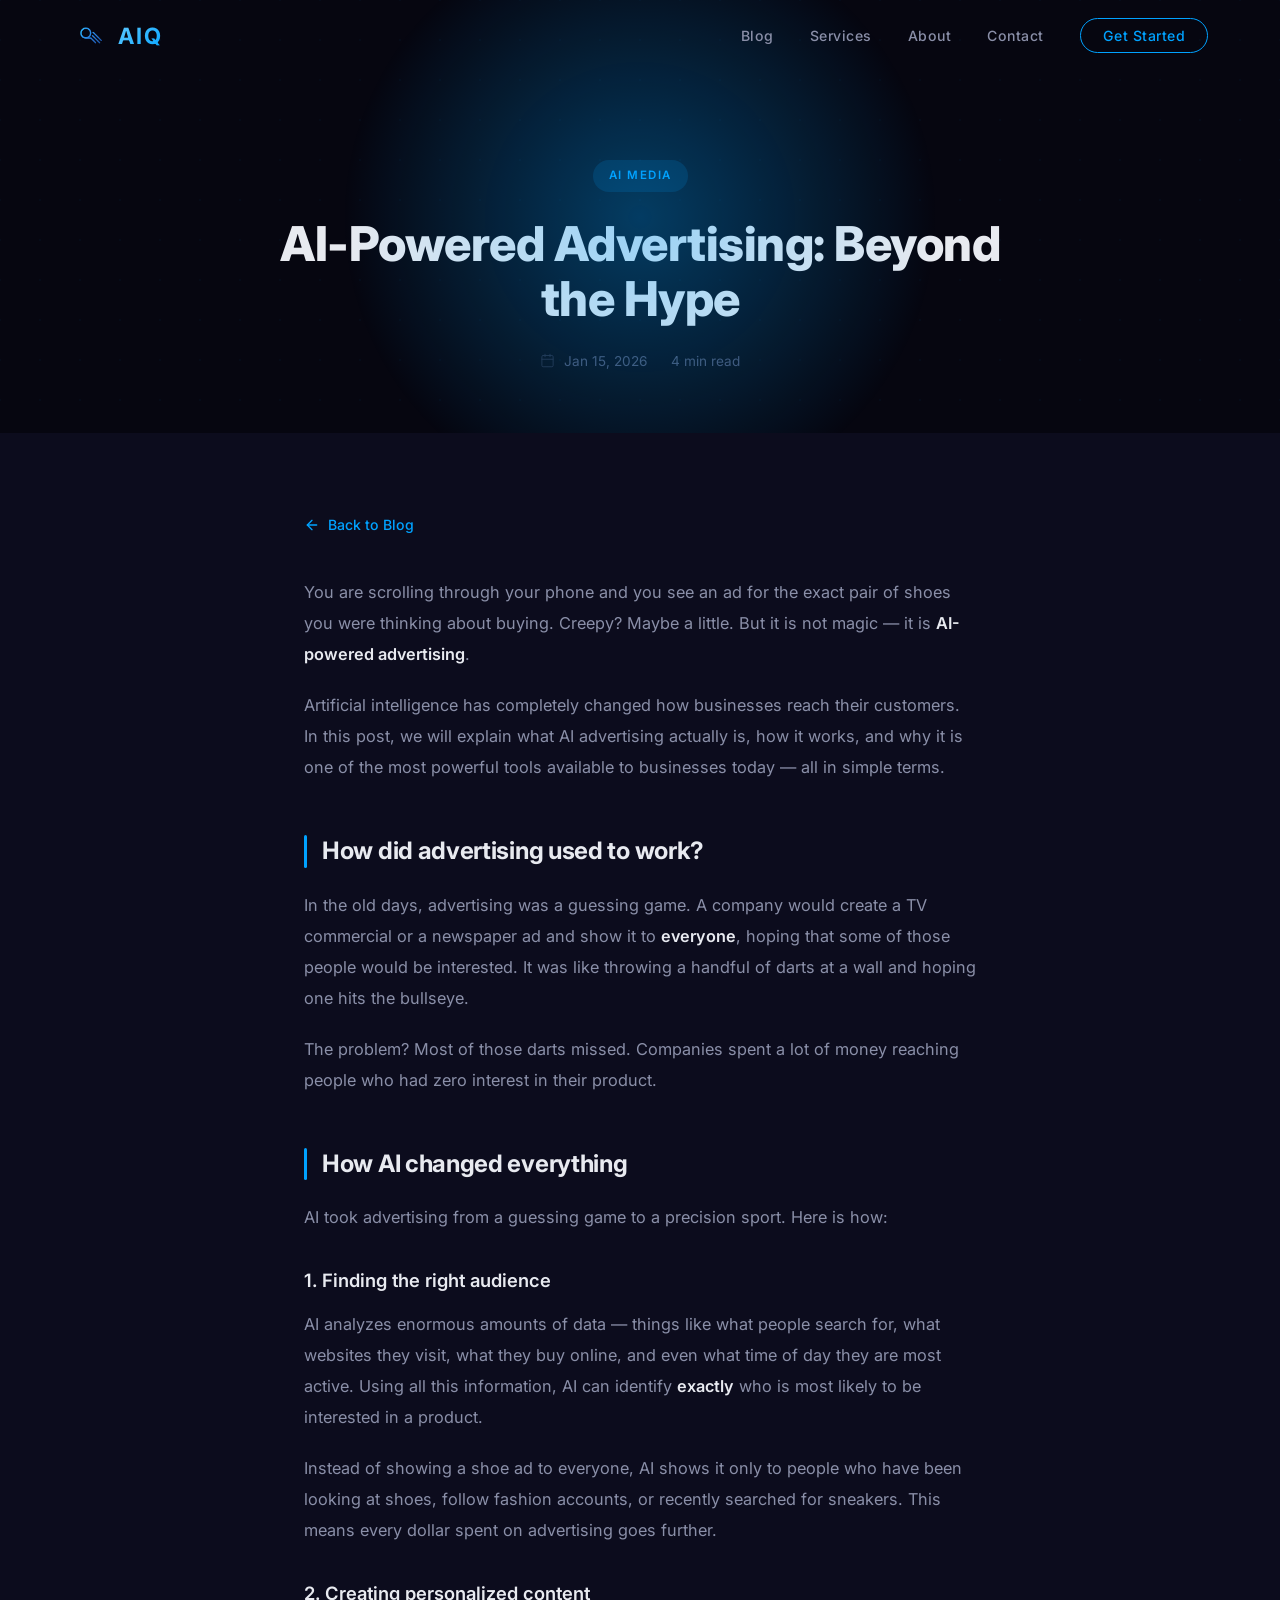
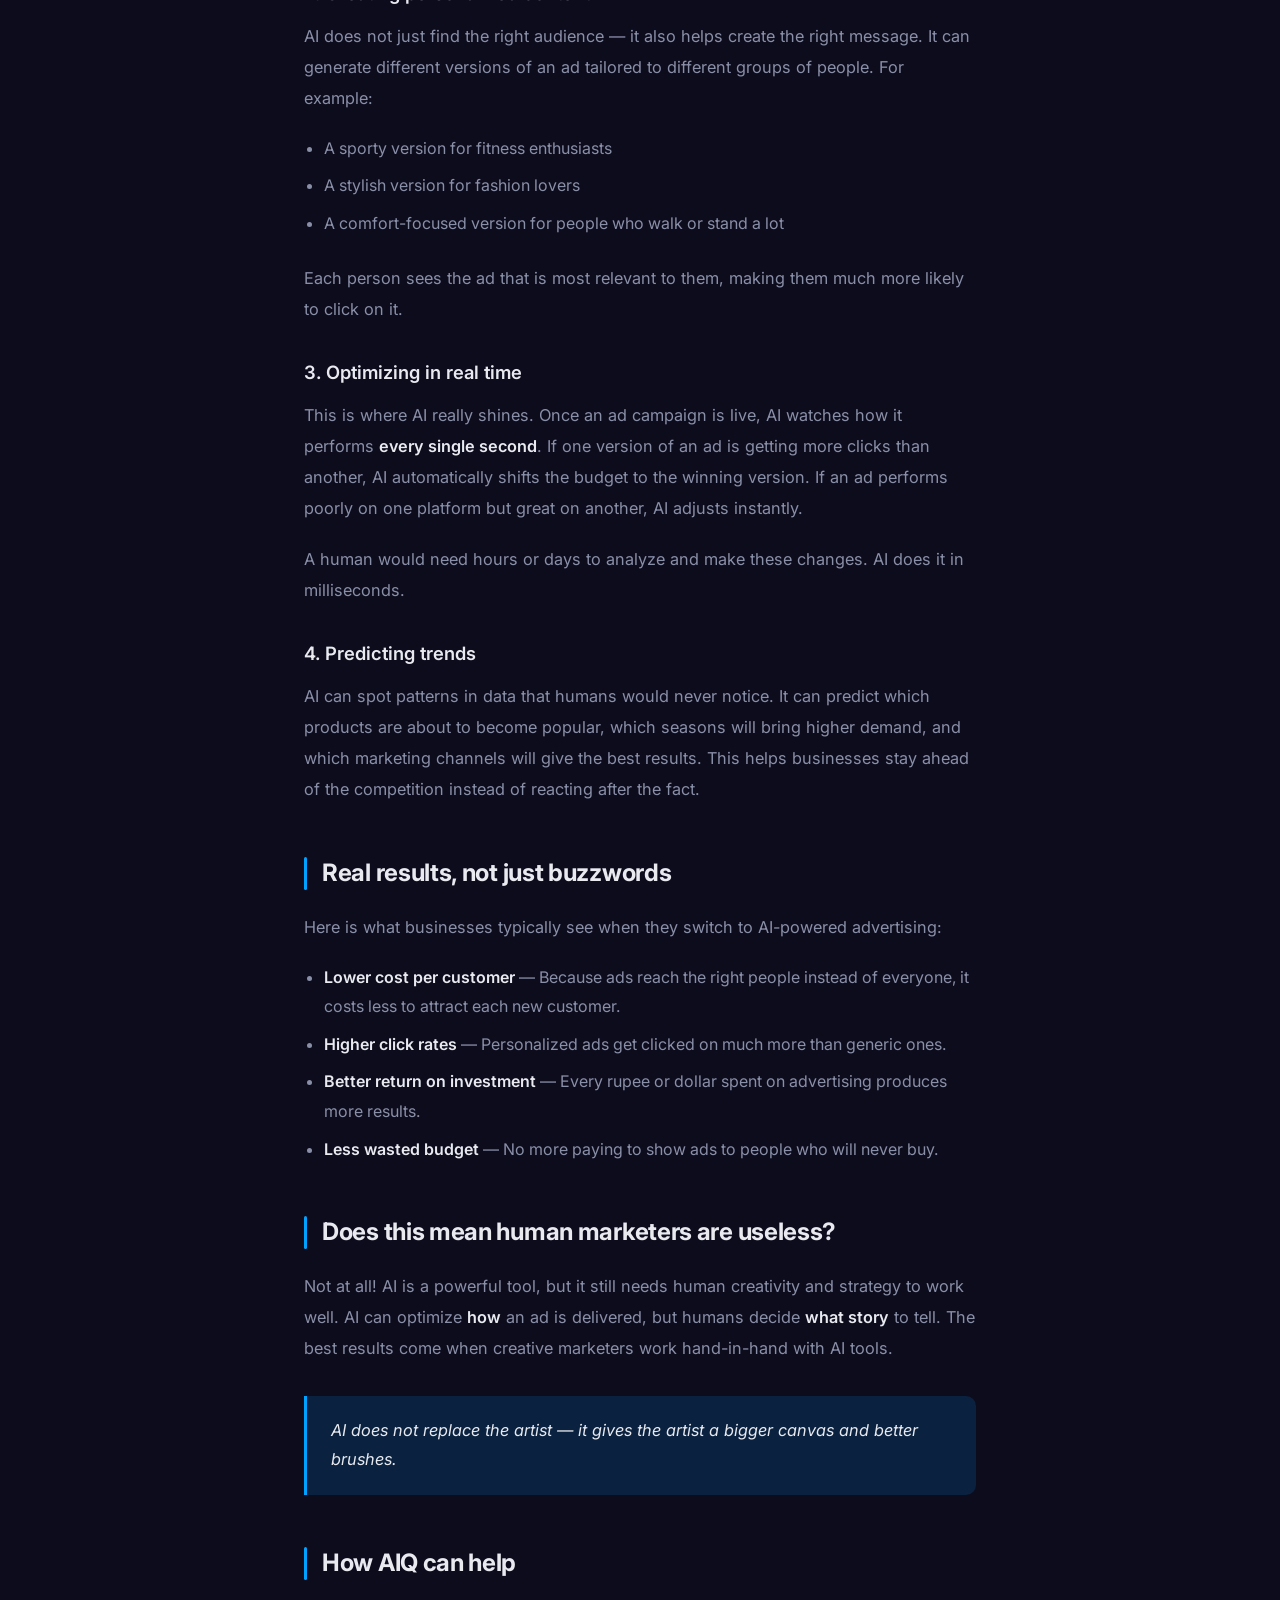
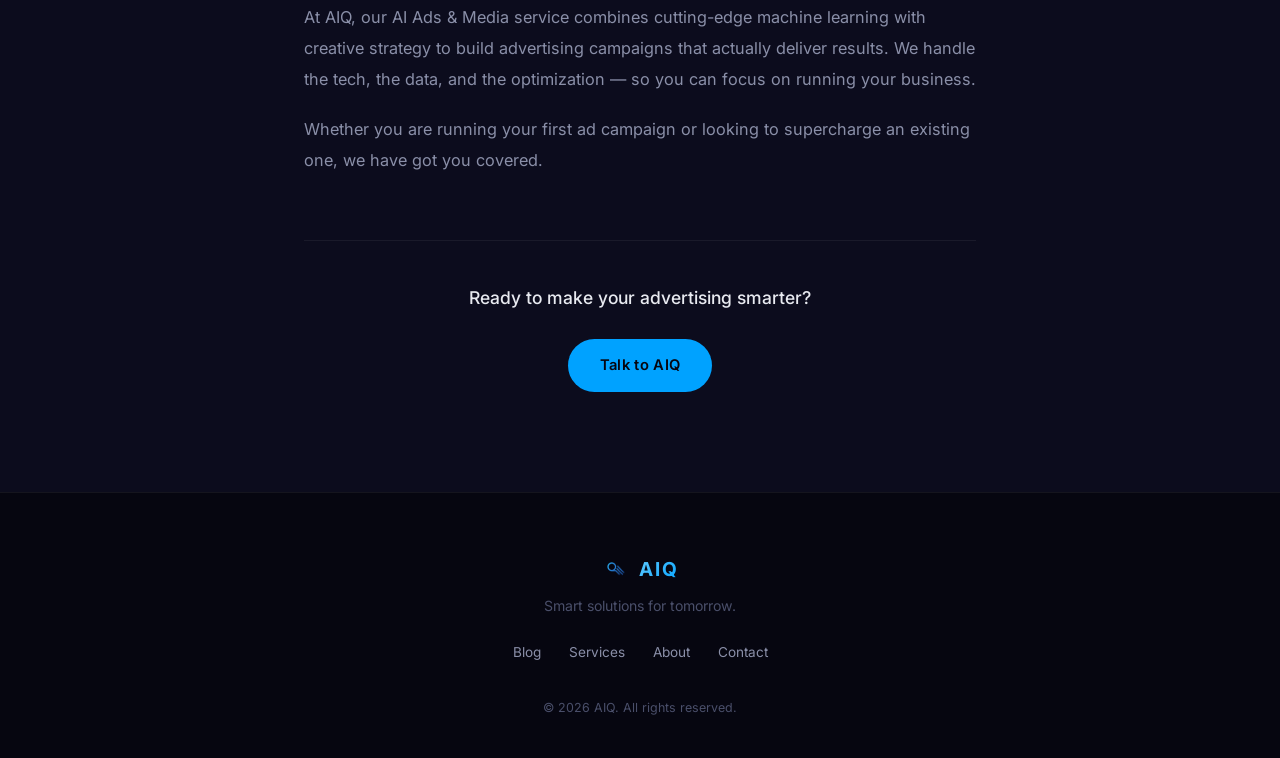
==== blog-ai-advertising.html @ a1f59b6a "Add 6 full blog articles with article styling and card links" ====
<!DOCTYPE html>
<html lang="en">

<head>
    <meta charset="UTF-8" />
    <meta name="viewport" content="width=device-width, initial-scale=1.0" />
    <title>AI-Powered Advertising: Beyond the Hype — AIQ Blog</title>
    <meta name="description"
        content="How machine learning is redefining digital advertising — audience targeting, content creation, and campaign optimization explained simply." />
    <link rel="icon" type="image/png" href="assets/favicon.png" />
    <link rel="preconnect" href="https://fonts.googleapis.com" />
    <link rel="preconnect" href="https://fonts.gstatic.com" crossorigin />
    <link href="https://fonts.googleapis.com/css2?family=Inter:wght@300;400;500;600;700;800&display=swap"
        rel="stylesheet" />
    <link rel="stylesheet" href="styles.css" />
    <link rel="stylesheet" href="blog-post.css" />
</head>

<body>

    <canvas id="gridCanvas"></canvas>

    <nav id="navbar">
        <div class="nav-inner">
            <a href="index.html#hero" class="nav-brand">
                <img src="assets/logo.png" alt="AIQ Logo" class="nav-logo" />
                <span class="nav-name">AIQ</span>
            </a>
            <button id="menuToggle" class="menu-toggle" aria-label="Toggle menu">
                <span></span><span></span><span></span>
            </button>
            <ul id="navLinks" class="nav-links">
                <li><a href="blog.html" class="nav-active">Blog</a></li>
                <li><a href="index.html#services">Services</a></li>
                <li><a href="index.html#about">About</a></li>
                <li><a href="index.html#contact">Contact</a></li>
                <li><a href="index.html#contact" class="nav-cta">Get Started</a></li>
            </ul>
        </div>
    </nav>

    <section id="article-hero">
        <div class="article-hero-inner reveal">
            <span class="article-badge">AI Media</span>
            <h1 class="article-title">AI-Powered Advertising: Beyond the Hype</h1>
            <div class="article-meta">
                <span>
                    <svg viewBox="0 0 24 24" fill="none" stroke="currentColor" stroke-width="1.5" stroke-linecap="round"
                        stroke-linejoin="round">
                        <rect x="3" y="4" width="18" height="18" rx="2" />
                        <line x1="16" y1="2" x2="16" y2="6" />
                        <line x1="8" y1="2" x2="8" y2="6" />
                        <line x1="3" y1="10" x2="21" y2="10" />
                    </svg>
                    Jan 15, 2026
                </span>
                <span>4 min read</span>
            </div>
        </div>
        <div class="hero-glow"></div>
    </section>

    <section id="article-body">
        <div class="article-content">
            <a href="blog.html" class="back-to-blog">
                <svg viewBox="0 0 24 24" fill="none" stroke="currentColor" stroke-width="2" stroke-linecap="round"
                    stroke-linejoin="round">
                    <line x1="19" y1="12" x2="5" y2="12" />
                    <polyline points="12 19 5 12 12 5" />
                </svg>
                Back to Blog
            </a>

            <p>You are scrolling through your phone and you see an ad for the exact pair of shoes you were thinking
                about buying. Creepy? Maybe a little. But it is not magic — it is <strong>AI-powered
                    advertising</strong>.</p>

            <p>Artificial intelligence has completely changed how businesses reach their customers. In this post, we
                will explain what AI advertising actually is, how it works, and why it is one of the most powerful tools
                available to businesses today — all in simple terms.</p>

            <h2>How did advertising used to work?</h2>

            <p>In the old days, advertising was a guessing game. A company would create a TV commercial or a newspaper
                ad and show it to <strong>everyone</strong>, hoping that some of those people would be interested. It
                was like throwing a handful of darts at a wall and hoping one hits the bullseye.</p>

            <p>The problem? Most of those darts missed. Companies spent a lot of money reaching people who had zero
                interest in their product.</p>

            <h2>How AI changed everything</h2>

            <p>AI took advertising from a guessing game to a precision sport. Here is how:</p>

            <h3>1. Finding the right audience</h3>
            <p>AI analyzes enormous amounts of data — things like what people search for, what websites they visit, what
                they buy online, and even what time of day they are most active. Using all this information, AI can
                identify <strong>exactly</strong> who is most likely to be interested in a product.</p>
            <p>Instead of showing a shoe ad to everyone, AI shows it only to people who have been looking at shoes,
                follow fashion accounts, or recently searched for sneakers. This means every dollar spent on advertising
                goes further.</p>

            <h3>2. Creating personalized content</h3>
            <p>AI does not just find the right audience — it also helps create the right message. It can generate
                different versions of an ad tailored to different groups of people. For example:</p>
            <ul>
                <li>A sporty version for fitness enthusiasts</li>
                <li>A stylish version for fashion lovers</li>
                <li>A comfort-focused version for people who walk or stand a lot</li>
            </ul>
            <p>Each person sees the ad that is most relevant to them, making them much more likely to click on it.</p>

            <h3>3. Optimizing in real time</h3>
            <p>This is where AI really shines. Once an ad campaign is live, AI watches how it performs <strong>every
                    single second</strong>. If one version of an ad is getting more clicks than another, AI
                automatically shifts the budget to the winning version. If an ad performs poorly on one platform but
                great on another, AI adjusts instantly.</p>
            <p>A human would need hours or days to analyze and make these changes. AI does it in milliseconds.</p>

            <h3>4. Predicting trends</h3>
            <p>AI can spot patterns in data that humans would never notice. It can predict which products are about to
                become popular, which seasons will bring higher demand, and which marketing channels will give the best
                results. This helps businesses stay ahead of the competition instead of reacting after the fact.</p>

            <h2>Real results, not just buzzwords</h2>

            <p>Here is what businesses typically see when they switch to AI-powered advertising:</p>

            <ul>
                <li><strong>Lower cost per customer</strong> — Because ads reach the right people instead of everyone,
                    it costs less to attract each new customer.</li>
                <li><strong>Higher click rates</strong> — Personalized ads get clicked on much more than generic ones.
                </li>
                <li><strong>Better return on investment</strong> — Every rupee or dollar spent on advertising produces
                    more results.</li>
                <li><strong>Less wasted budget</strong> — No more paying to show ads to people who will never buy.</li>
            </ul>

            <h2>Does this mean human marketers are useless?</h2>

            <p>Not at all! AI is a powerful tool, but it still needs human creativity and strategy to work well. AI can
                optimize <strong>how</strong> an ad is delivered, but humans decide <strong>what story</strong> to tell.
                The best results come when creative marketers work hand-in-hand with AI tools.</p>

            <blockquote>AI does not replace the artist — it gives the artist a bigger canvas and better brushes.
            </blockquote>

            <h2>How AIQ can help</h2>

            <p>At AIQ, our AI Ads & Media service combines cutting-edge machine learning with creative strategy to build
                advertising campaigns that actually deliver results. We handle the tech, the data, and the optimization
                — so you can focus on running your business.</p>

            <p>Whether you are running your first ad campaign or looking to supercharge an existing one, we have got you
                covered.</p>

            <div class="article-cta">
                <p>Ready to make your advertising smarter?</p>
                <a href="index.html#contact" class="btn btn-primary">Talk to AIQ</a>
            </div>
        </div>
    </section>

    <footer id="footer">
        <div class="footer-inner">
            <div class="footer-brand">
                <img src="assets/logo.png" alt="AIQ" class="footer-logo" />
                <span>AIQ</span>
            </div>
            <p class="footer-tagline">Smart solutions for tomorrow.</p>
            <div class="footer-links">
                <a href="blog.html">Blog</a>
                <a href="index.html#services">Services</a>
                <a href="index.html#about">About</a>
                <a href="index.html#contact">Contact</a>
            </div>
            <p class="footer-copy">&copy; 2026 AIQ. All rights reserved.</p>
        </div>
    </footer>

    <script src="script.js"></script>
</body>

</html>
---- styles.css ----
/* ═══════════════════════════════════════════════
   AIQ — Dark Futuristic Monochromatic Theme
   ═══════════════════════════════════════════════ */

/* ─── Design Tokens ─── */
:root {
  /* Base */
  --bg-primary: #060610;
  --bg-secondary: #0c0c1d;
  --bg-card: rgba(12, 14, 30, 0.6);

  /* Monochromatic Blue Palette */
  --accent: #00a2ff;
  --accent-dark: #0066cc;
  --accent-light: #66ccff;
  --accent-glow: rgba(0, 162, 255, 0.15);
  --accent-glow-s: rgba(0, 162, 255, 0.35);

  /* Text */
  --text-primary: #e8eaf0;
  --text-secondary: #8a8fa8;
  --text-muted: #4a4f6a;

  /* Borders */
  --border: rgba(255, 255, 255, 0.06);
  --border-hover: rgba(0, 162, 255, 0.3);

  /* Layout */
  --max-width: 1200px;
  --nav-height: 72px;
  --section-pad: 120px 24px;
  --radius: 16px;
  --radius-sm: 10px;

  /* Fonts */
  --font: 'Inter', system-ui, -apple-system, sans-serif;

  /* Transitions */
  --ease: cubic-bezier(0.22, 1, 0.36, 1);
}

/* ─── Reset ─── */
*,
*::before,
*::after {
  margin: 0;
  padding: 0;
  box-sizing: border-box;
}

html {
  scroll-behavior: smooth;
  scroll-padding-top: var(--nav-height);
}

body {
  font-family: var(--font);
  font-weight: 400;
  background: var(--bg-primary);
  color: var(--text-primary);
  line-height: 1.7;
  overflow-x: hidden;
  -webkit-font-smoothing: antialiased;
}

a {
  color: inherit;
  text-decoration: none;
}

img {
  max-width: 100%;
  display: block;
}

ul {
  list-style: none;
}

button {
  cursor: pointer;
  font-family: inherit;
  border: none;
}

/* ─── Canvas Background ─── */
#gridCanvas {
  position: fixed;
  inset: 0;
  z-index: 0;
  pointer-events: none;
  opacity: 0.4;
}

/* ─── Navigation ─── */
#navbar {
  position: fixed;
  top: 0;
  left: 0;
  right: 0;
  height: var(--nav-height);
  z-index: 1000;
  transition: background 0.4s var(--ease), box-shadow 0.4s var(--ease);
}

#navbar.scrolled {
  background: rgba(6, 6, 16, 0.85);
  backdrop-filter: blur(20px) saturate(1.4);
  -webkit-backdrop-filter: blur(20px) saturate(1.4);
  box-shadow: 0 1px 0 var(--border);
}

.nav-inner {
  max-width: var(--max-width);
  margin: 0 auto;
  height: 100%;
  display: flex;
  align-items: center;
  justify-content: space-between;
  padding: 0 32px;
}

.nav-brand {
  display: flex;
  align-items: center;
  gap: 10px;
  z-index: 1001;
}

.nav-logo {
  width: 36px;
  height: 36px;
  object-fit: contain;
}

.nav-name {
  font-size: 1.4rem;
  font-weight: 700;
  letter-spacing: 2px;
  background: linear-gradient(135deg, var(--accent-light), var(--accent));
  -webkit-background-clip: text;
  -webkit-text-fill-color: transparent;
  background-clip: text;
}

.nav-links {
  display: flex;
  align-items: center;
  gap: 36px;
}

.nav-links a {
  font-size: 0.88rem;
  font-weight: 500;
  color: var(--text-secondary);
  letter-spacing: 0.5px;
  position: relative;
  transition: color 0.3s;
}

.nav-links a:not(.nav-cta)::after {
  content: '';
  position: absolute;
  bottom: -4px;
  left: 0;
  width: 0;
  height: 2px;
  background: var(--accent);
  border-radius: 1px;
  transition: width 0.3s var(--ease);
}

.nav-links a:not(.nav-cta):hover {
  color: var(--text-primary);
}

.nav-links a:not(.nav-cta):hover::after {
  width: 100%;
}

.nav-cta {
  padding: 8px 22px;
  border: 1px solid var(--accent);
  border-radius: 100px;
  color: var(--accent) !important;
  font-weight: 600;
  transition: all 0.3s var(--ease);
}

.nav-cta:hover {
  background: var(--accent);
  color: var(--bg-primary) !important;
  box-shadow: 0 0 20px var(--accent-glow-s);
}

/* Hamburger */
.menu-toggle {
  display: none;
  flex-direction: column;
  gap: 5px;
  background: none;
  z-index: 1001;
  padding: 4px;
}

.menu-toggle span {
  display: block;
  width: 24px;
  height: 2px;
  background: var(--text-primary);
  border-radius: 2px;
  transition: all 0.3s var(--ease);
}

.menu-toggle.active span:nth-child(1) {
  transform: rotate(45deg) translate(5px, 5px);
}

.menu-toggle.active span:nth-child(2) {
  opacity: 0;
}

.menu-toggle.active span:nth-child(3) {
  transform: rotate(-45deg) translate(5px, -5px);
}

/* ─── Hero Section ─── */
#hero {
  position: relative;
  min-height: 100vh;
  display: flex;
  align-items: center;
  justify-content: center;
  text-align: center;
  padding: 140px 24px 100px;
  overflow: hidden;
  z-index: 1;
}

.hero-glow {
  position: absolute;
  width: 600px;
  height: 600px;
  background: radial-gradient(circle, var(--accent-glow-s) 0%, transparent 70%);
  top: 50%;
  left: 50%;
  transform: translate(-50%, -50%);
  pointer-events: none;
  animation: pulse-glow 6s ease-in-out infinite;
}

@keyframes pulse-glow {

  0%,
  100% {
    opacity: 0.4;
    transform: translate(-50%, -50%) scale(1);
  }

  50% {
    opacity: 0.7;
    transform: translate(-50%, -50%) scale(1.15);
  }
}

.hero-content {
  position: relative;
  z-index: 2;
  max-width: 780px;
}

.hero-label {
  font-size: 0.82rem;
  font-weight: 600;
  letter-spacing: 4px;
  text-transform: uppercase;
  color: var(--accent);
  margin-bottom: 20px;
}

.hero-title {
  font-size: clamp(2.6rem, 6vw, 4.8rem);
  font-weight: 800;
  line-height: 1.1;
  letter-spacing: -1px;
  margin-bottom: 24px;
}

.gradient-text {
  background: linear-gradient(135deg, var(--accent-light), var(--accent), var(--accent-dark));
  -webkit-background-clip: text;
  -webkit-text-fill-color: transparent;
  background-clip: text;
}

.hero-sub {
  font-size: 1.1rem;
  color: var(--text-secondary);
  max-width: 540px;
  margin: 0 auto 40px;
  line-height: 1.8;
}

.hero-actions {
  display: flex;
  gap: 16px;
  justify-content: center;
  flex-wrap: wrap;
}

/* ─── Buttons ─── */
.btn {
  display: inline-flex;
  align-items: center;
  gap: 8px;
  padding: 14px 32px;
  border-radius: 100px;
  font-size: 0.92rem;
  font-weight: 600;
  letter-spacing: 0.3px;
  transition: all 0.35s var(--ease);
}

.btn-primary {
  background: var(--accent);
  color: var(--bg-primary);
  box-shadow: 0 0 0 0 var(--accent-glow);
}

.btn-primary:hover {
  box-shadow: 0 0 30px var(--accent-glow-s), 0 4px 20px rgba(0, 0, 0, 0.3);
  transform: translateY(-2px);
}

.btn-ghost {
  background: transparent;
  color: var(--text-secondary);
  border: 1px solid var(--border);
}

.btn-ghost:hover {
  border-color: var(--accent);
  color: var(--accent);
  transform: translateY(-2px);
}

/* ─── Sections Shared ─── */
section {
  position: relative;
  z-index: 1;
}

.section-inner {
  max-width: var(--max-width);
  margin: 0 auto;
  padding: var(--section-pad);
}

.section-label {
  font-size: 0.8rem;
  font-weight: 600;
  letter-spacing: 4px;
  text-transform: uppercase;
  color: var(--accent);
  margin-bottom: 12px;
}

.section-title {
  font-size: clamp(2rem, 4vw, 3rem);
  font-weight: 700;
  letter-spacing: -0.5px;
  margin-bottom: 56px;
}

/* ─── Services Section ─── */
#services {
  background: var(--bg-secondary);
}

.services-grid {
  display: grid;
  grid-template-columns: repeat(3, 1fr);
  gap: 24px;
}

.service-card {
  position: relative;
  background: var(--bg-card);
  border: 1px solid var(--border);
  border-radius: var(--radius);
  padding: 40px 32px;
  transition: all 0.4s var(--ease);
  overflow: hidden;
}

.service-card::before {
  content: '';
  position: absolute;
  inset: 0;
  border-radius: var(--radius);
  padding: 1px;
  background: linear-gradient(135deg, transparent, var(--accent-glow), transparent);
  -webkit-mask: linear-gradient(#fff 0 0) content-box, linear-gradient(#fff 0 0);
  mask: linear-gradient(#fff 0 0) content-box, linear-gradient(#fff 0 0);
  -webkit-mask-composite: xor;
  mask-composite: exclude;
  opacity: 0;
  transition: opacity 0.4s var(--ease);
}

.service-card:hover::before {
  opacity: 1;
}

.service-card:hover {
  transform: translateY(-6px);
  border-color: var(--border-hover);
  box-shadow: 0 20px 60px rgba(0, 0, 0, 0.3), 0 0 40px var(--accent-glow);
}

.card-icon {
  width: 48px;
  height: 48px;
  color: var(--accent);
  margin-bottom: 24px;
  display: flex;
  align-items: center;
  justify-content: center;
  background: var(--accent-glow);
  border-radius: var(--radius-sm);
  padding: 10px;
  transition: all 0.3s var(--ease);
}

.service-card:hover .card-icon {
  background: var(--accent-glow-s);
  box-shadow: 0 0 20px var(--accent-glow);
}

.card-icon svg {
  width: 100%;
  height: 100%;
}

.service-card h3 {
  font-size: 1.15rem;
  font-weight: 600;
  margin-bottom: 12px;
  letter-spacing: -0.2px;
}

.service-card p {
  font-size: 0.92rem;
  color: var(--text-secondary);
  line-height: 1.7;
}

/* ─── About Section ─── */
#about {
  background: var(--bg-primary);
}

.about-grid {
  display: grid;
  grid-template-columns: 1fr 1fr;
  gap: 80px;
  align-items: center;
}

.about-desc {
  font-size: 1rem;
  color: var(--text-secondary);
  margin-bottom: 20px;
  line-height: 1.8;
}

.about-stats {
  display: flex;
  gap: 40px;
  margin-top: 40px;
  padding-top: 32px;
  border-top: 1px solid var(--border);
}

.stat {
  display: flex;
  flex-direction: column;
}

.stat-number {
  font-size: 2.2rem;
  font-weight: 700;
  color: var(--accent);
  line-height: 1;
}

.stat-suffix {
  font-size: 2.2rem;
  font-weight: 700;
  color: var(--accent);
  line-height: 1;
}

.stat-label {
  font-size: 0.82rem;
  color: var(--text-muted);
  margin-top: 6px;
  letter-spacing: 0.3px;
}

/* Orbit visual */
.about-visual {
  position: relative;
  width: 100%;
  aspect-ratio: 1;
  display: flex;
  align-items: center;
  justify-content: center;
}

.orbit-ring {
  position: absolute;
  border: 1px solid var(--border);
  border-radius: 50%;
  animation: orbit-spin linear infinite;
}

.ring-1 {
  width: 70%;
  height: 70%;
  animation-duration: 20s;
  border-color: rgba(0, 162, 255, 0.08);
}

.ring-2 {
  width: 85%;
  height: 85%;
  animation-duration: 30s;
  animation-direction: reverse;
  border-color: rgba(0, 162, 255, 0.05);
}

.ring-3 {
  width: 100%;
  height: 100%;
  animation-duration: 40s;
  border-color: rgba(0, 162, 255, 0.03);
}

/* Orbit dots */
.ring-1::after,
.ring-2::after,
.ring-3::after {
  content: '';
  position: absolute;
  width: 8px;
  height: 8px;
  background: var(--accent);
  border-radius: 50%;
  top: -4px;
  left: 50%;
  transform: translateX(-50%);
  box-shadow: 0 0 12px var(--accent-glow-s);
}

.ring-2::after {
  width: 6px;
  height: 6px;
  top: auto;
  bottom: -3px;
  background: var(--accent-light);
}

.ring-3::after {
  width: 5px;
  height: 5px;
  left: -2px;
  top: 50%;
  background: var(--accent-dark);
}

@keyframes orbit-spin {
  from {
    transform: rotate(0deg);
  }

  to {
    transform: rotate(360deg);
  }
}

.orbit-core {
  width: 80px;
  height: 80px;
  display: flex;
  align-items: center;
  justify-content: center;
  background: var(--accent-glow);
  border-radius: 50%;
  position: relative;
  z-index: 2;
  box-shadow: 0 0 40px var(--accent-glow);
}

.orbit-core img {
  width: 48px;
  height: 48px;
  object-fit: contain;
}

/* ─── Contact Section ─── */
#contact {
  background: var(--bg-secondary);
}

.contact-form {
  max-width: 680px;
  margin: 0 auto;
}

.form-row {
  display: grid;
  grid-template-columns: 1fr 1fr;
  gap: 20px;
}

.form-group {
  position: relative;
  margin-bottom: 20px;
}

.form-group input,
.form-group textarea {
  width: 100%;
  padding: 16px 20px;
  background: rgba(255, 255, 255, 0.03);
  border: 1px solid var(--border);
  border-radius: var(--radius-sm);
  color: var(--text-primary);
  font-family: var(--font);
  font-size: 0.95rem;
  transition: all 0.3s var(--ease);
  outline: none;
  resize: vertical;
}

.form-group input:focus,
.form-group textarea:focus {
  border-color: var(--accent);
  box-shadow: 0 0 0 3px var(--accent-glow);
  background: rgba(0, 162, 255, 0.03);
}

.form-group label {
  position: absolute;
  top: 16px;
  left: 20px;
  font-size: 0.92rem;
  color: var(--text-muted);
  pointer-events: none;
  transition: all 0.25s var(--ease);
}

.form-group input:focus~label,
.form-group input:not(:placeholder-shown)~label,
.form-group textarea:focus~label,
.form-group textarea:not(:placeholder-shown)~label {
  top: -10px;
  left: 14px;
  font-size: 0.75rem;
  color: var(--accent);
  background: var(--bg-secondary);
  padding: 0 6px;
}

.btn-submit {
  width: 100%;
  justify-content: center;
  margin-top: 8px;
}

.btn-submit svg {
  width: 18px;
  height: 18px;
  transition: transform 0.3s var(--ease);
}

.btn-submit:hover svg {
  transform: translateX(4px);
}

/* ─── Footer ─── */
#footer {
  position: relative;
  z-index: 1;
  border-top: 1px solid var(--border);
  background: var(--bg-primary);
}

.footer-inner {
  max-width: var(--max-width);
  margin: 0 auto;
  padding: 60px 24px 40px;
  text-align: center;
}

.footer-brand {
  display: inline-flex;
  align-items: center;
  gap: 10px;
  margin-bottom: 8px;
}

.footer-logo {
  width: 28px;
  height: 28px;
  object-fit: contain;
}

.footer-brand span {
  font-size: 1.2rem;
  font-weight: 700;
  letter-spacing: 2px;
  background: linear-gradient(135deg, var(--accent-light), var(--accent));
  -webkit-background-clip: text;
  -webkit-text-fill-color: transparent;
  background-clip: text;
}

.footer-tagline {
  font-size: 0.88rem;
  color: var(--text-muted);
  margin-bottom: 24px;
}

.footer-links {
  display: flex;
  gap: 28px;
  justify-content: center;
  margin-bottom: 32px;
}

.footer-links a {
  font-size: 0.85rem;
  color: var(--text-secondary);
  transition: color 0.3s;
}

.footer-links a:hover {
  color: var(--accent);
}

.footer-copy {
  font-size: 0.78rem;
  color: var(--text-muted);
}

/* ─── Scroll Reveal ─── */
.reveal {
  opacity: 0;
  transform: translateY(30px);
  transition: opacity 0.7s var(--ease), transform 0.7s var(--ease);
}

.reveal.visible {
  opacity: 1;
  transform: translateY(0);
}

/* Stagger service cards */
.service-card.reveal:nth-child(1) {
  transition-delay: 0s;
}

.service-card.reveal:nth-child(2) {
  transition-delay: 0.1s;
}

.service-card.reveal:nth-child(3) {
  transition-delay: 0.2s;
}

.service-card.reveal:nth-child(4) {
  transition-delay: 0.3s;
}

.service-card.reveal:nth-child(5) {
  transition-delay: 0.4s;
}

.service-card.reveal:nth-child(6) {
  transition-delay: 0.5s;
}

/* ─── Responsive ─── */
@media (max-width: 1024px) {
  .services-grid {
    grid-template-columns: repeat(2, 1fr);
  }
}

@media (max-width: 768px) {
  :root {
    --section-pad: 80px 20px;
  }

  /* Mobile nav */
  .menu-toggle {
    display: flex;
  }

  .nav-links {
    position: fixed;
    inset: 0;
    background: rgba(6, 6, 16, 0.97);
    backdrop-filter: blur(24px);
    -webkit-backdrop-filter: blur(24px);
    flex-direction: column;
    justify-content: center;
    align-items: center;
    gap: 32px;
    opacity: 0;
    visibility: hidden;
    transition: all 0.4s var(--ease);
  }

  .nav-links.open {
    opacity: 1;
    visibility: visible;
  }

  .nav-links a {
    font-size: 1.2rem;
  }

  .services-grid {
    grid-template-columns: 1fr;
  }

  .about-grid {
    grid-template-columns: 1fr;
    gap: 48px;
  }

  .about-visual {
    max-width: 300px;
    margin: 0 auto;
  }

  .about-stats {
    gap: 24px;
  }

  .form-row {
    grid-template-columns: 1fr;
  }

  .hero-title {
    font-size: clamp(2rem, 8vw, 3.2rem);
  }
}

@media (max-width: 480px) {
  .about-stats {
    flex-direction: column;
    gap: 20px;
  }
}
---- blog-post.css ----
/* ═══════════════════════════════════════════════
   AIQ — Blog Article Page Styles
   ═══════════════════════════════════════════════ */

/* ─── Article Hero ─── */
#article-hero {
    position: relative;
    min-height: 44vh;
    display: flex;
    align-items: flex-end;
    justify-content: center;
    text-align: center;
    padding: 160px 24px 60px;
    overflow: hidden;
    z-index: 1;
}

.article-hero-inner {
    max-width: 780px;
    margin: 0 auto;
}

.article-badge {
    display: inline-block;
    font-size: 0.72rem;
    font-weight: 600;
    letter-spacing: 1.5px;
    text-transform: uppercase;
    color: var(--accent);
    background: var(--accent-glow);
    padding: 6px 16px;
    border-radius: 100px;
    margin-bottom: 24px;
}

.article-title {
    font-size: clamp(1.8rem, 4.5vw, 3rem);
    font-weight: 800;
    line-height: 1.15;
    letter-spacing: -0.5px;
    margin-bottom: 24px;
}

.article-meta {
    display: flex;
    align-items: center;
    justify-content: center;
    gap: 24px;
    font-size: 0.85rem;
    color: var(--text-muted);
}

.article-meta svg {
    width: 15px;
    height: 15px;
    opacity: 0.5;
    vertical-align: -2px;
    margin-right: 5px;
}

/* ─── Article Body ─── */
#article-body {
    background: var(--bg-secondary);
    position: relative;
    z-index: 1;
}

.article-content {
    max-width: 720px;
    margin: 0 auto;
    padding: 80px 24px 100px;
}

.article-content h2 {
    font-size: 1.5rem;
    font-weight: 700;
    margin-top: 48px;
    margin-bottom: 18px;
    letter-spacing: -0.3px;
    color: var(--text-primary);
    position: relative;
    padding-left: 18px;
}

.article-content h2::before {
    content: '';
    position: absolute;
    left: 0;
    top: 4px;
    bottom: 4px;
    width: 3px;
    border-radius: 2px;
    background: var(--accent);
}

.article-content h3 {
    font-size: 1.15rem;
    font-weight: 600;
    margin-top: 32px;
    margin-bottom: 12px;
    color: var(--text-primary);
}

.article-content p {
    font-size: 1.02rem;
    line-height: 1.9;
    color: var(--text-secondary);
    margin-bottom: 20px;
}

.article-content strong {
    color: var(--text-primary);
    font-weight: 600;
}

.article-content ul,
.article-content ol {
    margin: 16px 0 24px 20px;
    color: var(--text-secondary);
}

.article-content li {
    font-size: 1rem;
    line-height: 1.85;
    margin-bottom: 8px;
    list-style: disc;
}

.article-content ol li {
    list-style: decimal;
}

.article-content blockquote {
    margin: 32px 0;
    padding: 20px 24px;
    border-left: 3px solid var(--accent);
    background: var(--accent-glow);
    border-radius: 0 var(--radius-sm) var(--radius-sm) 0;
    font-size: 1.02rem;
    line-height: 1.8;
    color: var(--text-primary);
    font-style: italic;
}

/* ─── Back Link ─── */
.back-to-blog {
    display: inline-flex;
    align-items: center;
    gap: 8px;
    font-size: 0.88rem;
    font-weight: 500;
    color: var(--accent);
    margin-bottom: 40px;
    transition: all 0.3s var(--ease);
}

.back-to-blog:hover {
    gap: 12px;
    color: var(--accent-light);
}

.back-to-blog svg {
    width: 16px;
    height: 16px;
}

/* ─── Share / CTA Section ─── */
.article-cta {
    margin-top: 64px;
    padding-top: 40px;
    border-top: 1px solid var(--border);
    text-align: center;
}

.article-cta p {
    font-size: 1.1rem;
    color: var(--text-primary) !important;
    margin-bottom: 24px;
    font-weight: 500;
}

/* ─── Responsive ─── */
@media (max-width: 768px) {
    #article-hero {
        min-height: 36vh;
        padding: 140px 20px 40px;
    }

    .article-content {
        padding: 60px 20px 80px;
    }

    .article-content h2 {
        font-size: 1.3rem;
        margin-top: 36px;
    }

    .article-meta {
        flex-direction: column;
        gap: 8px;
    }
}
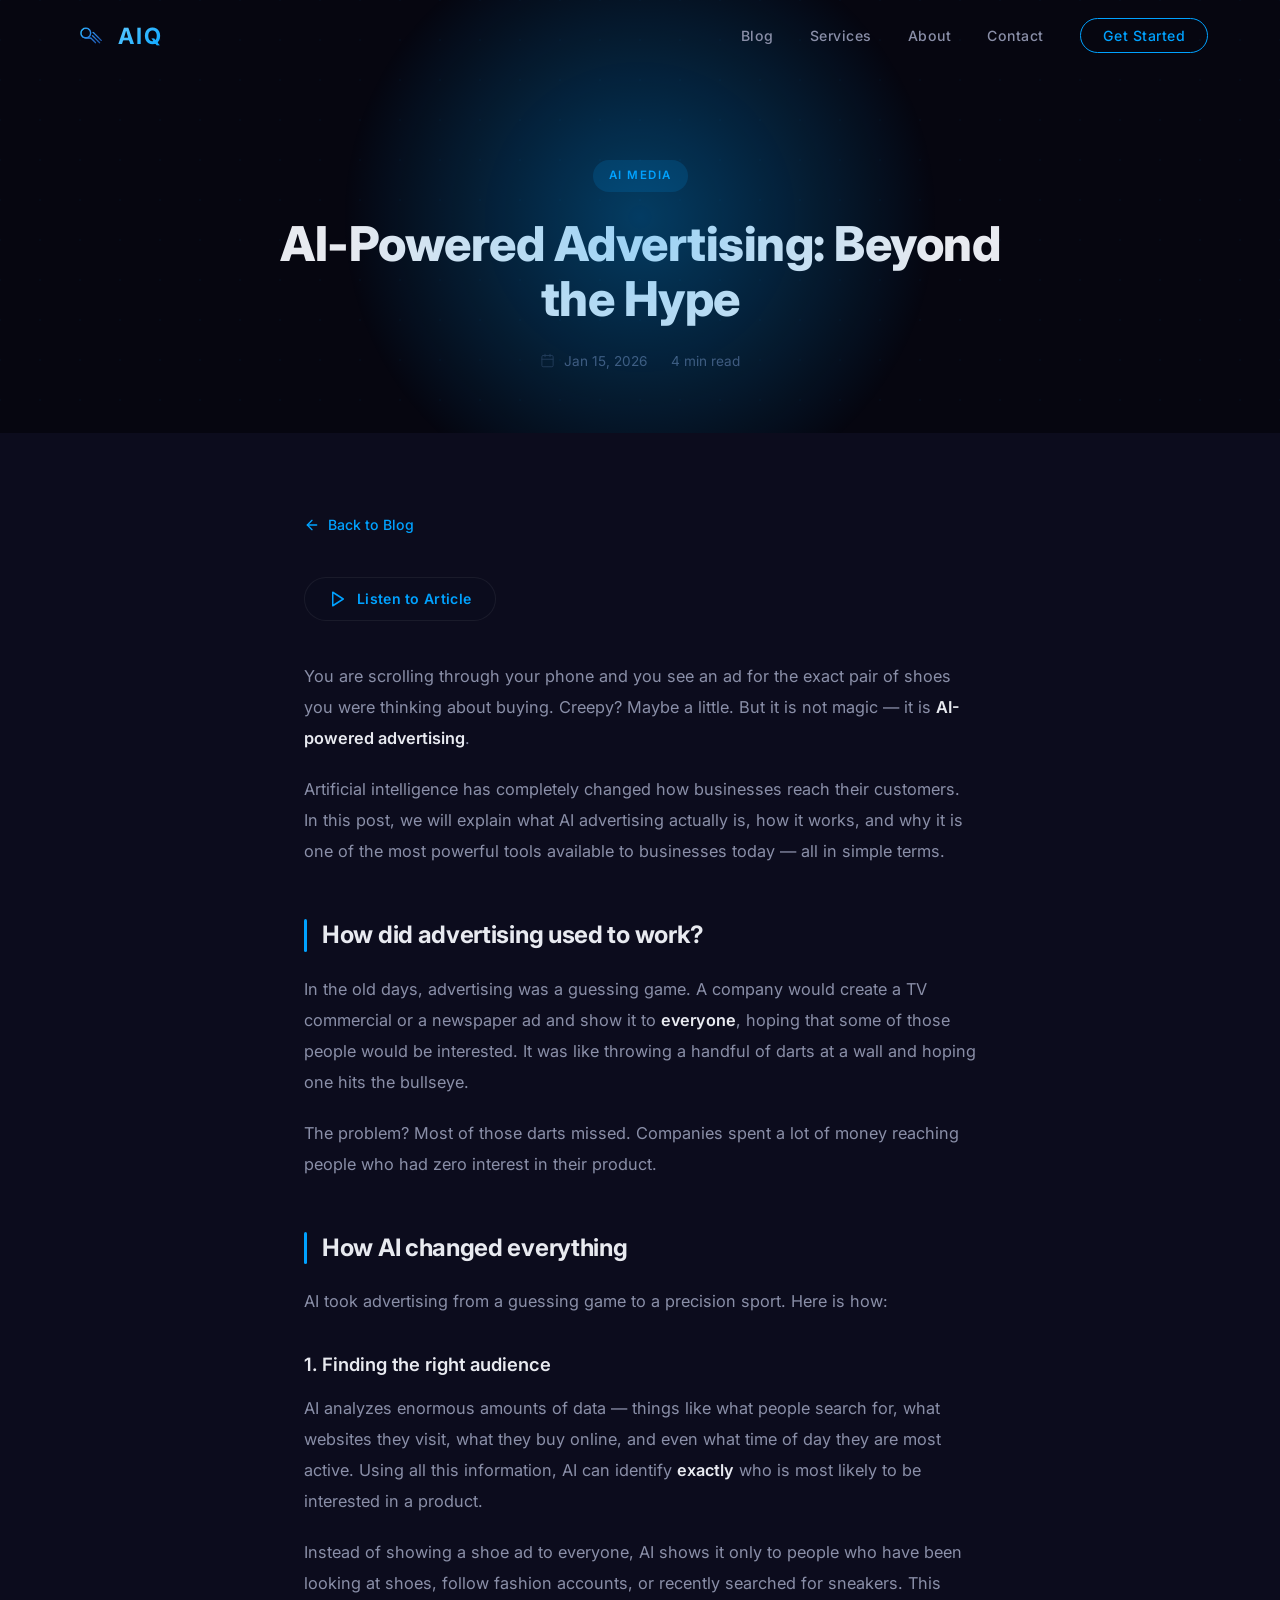
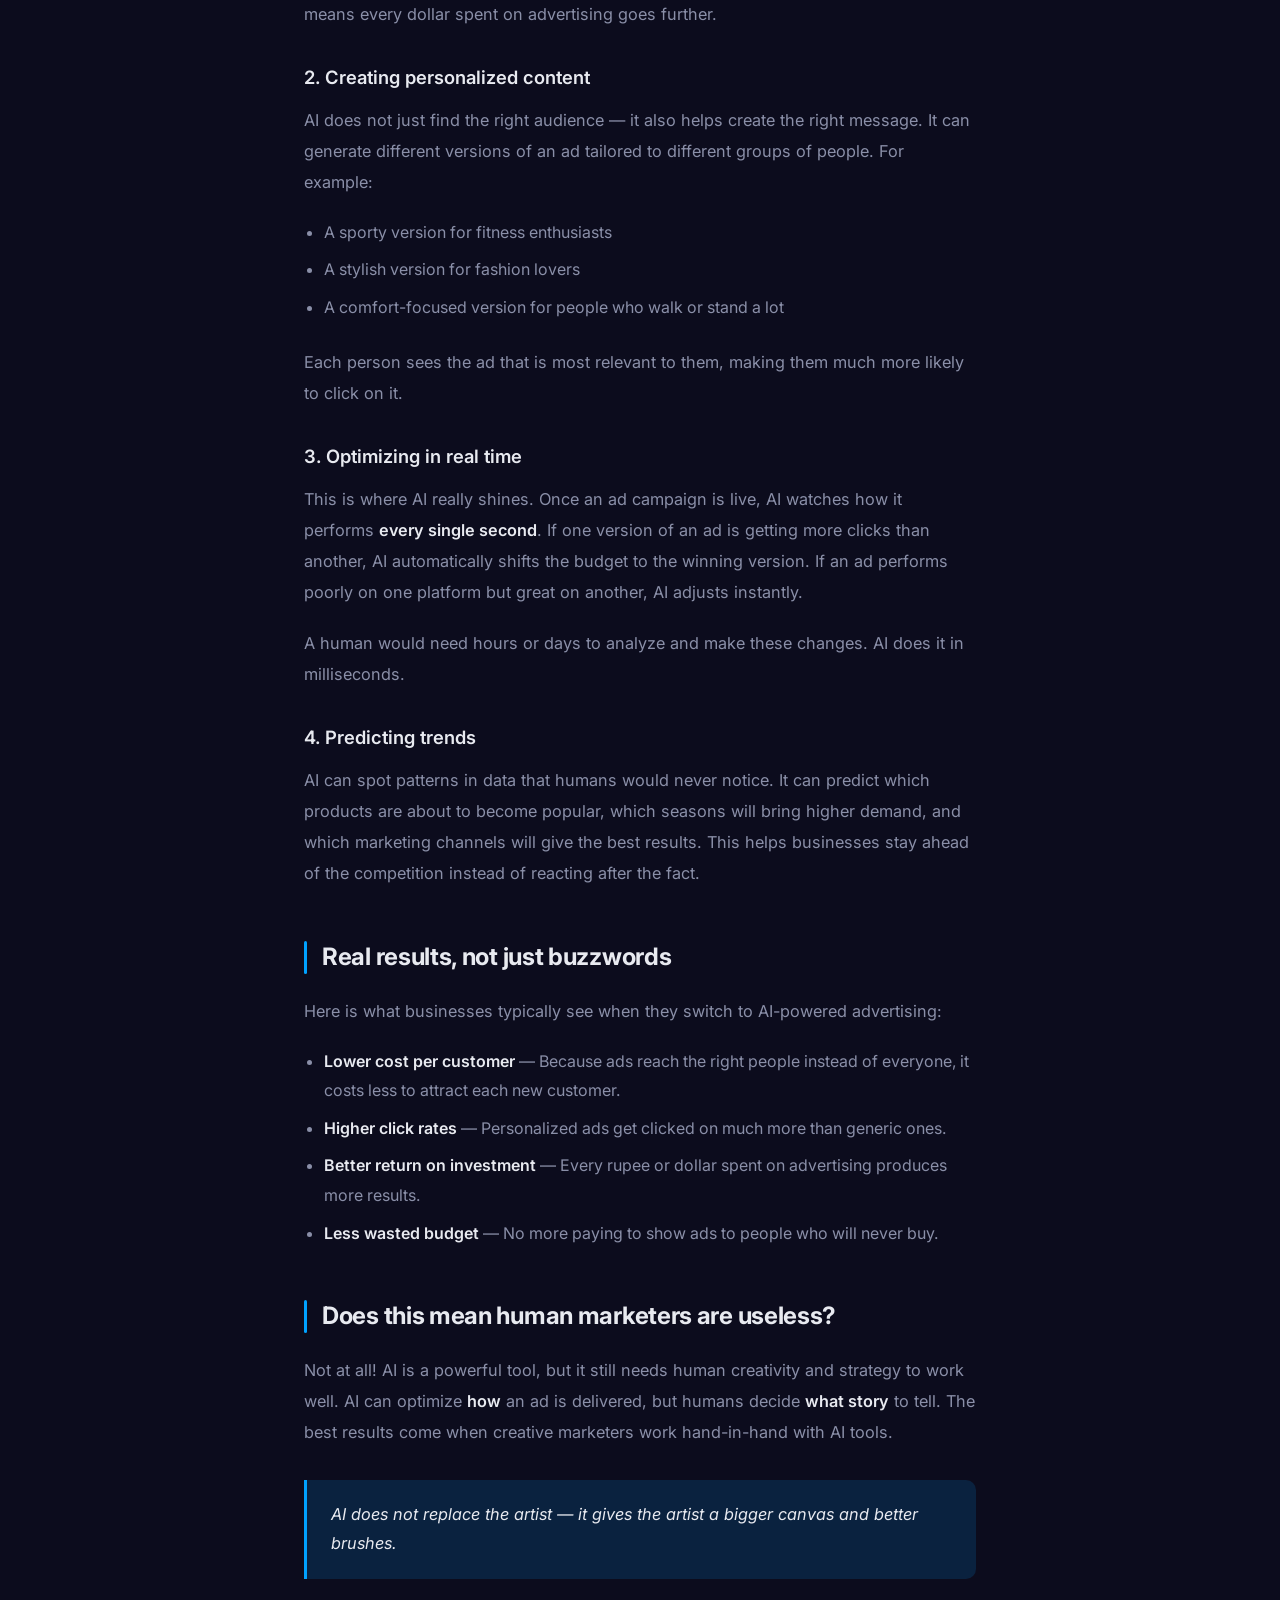
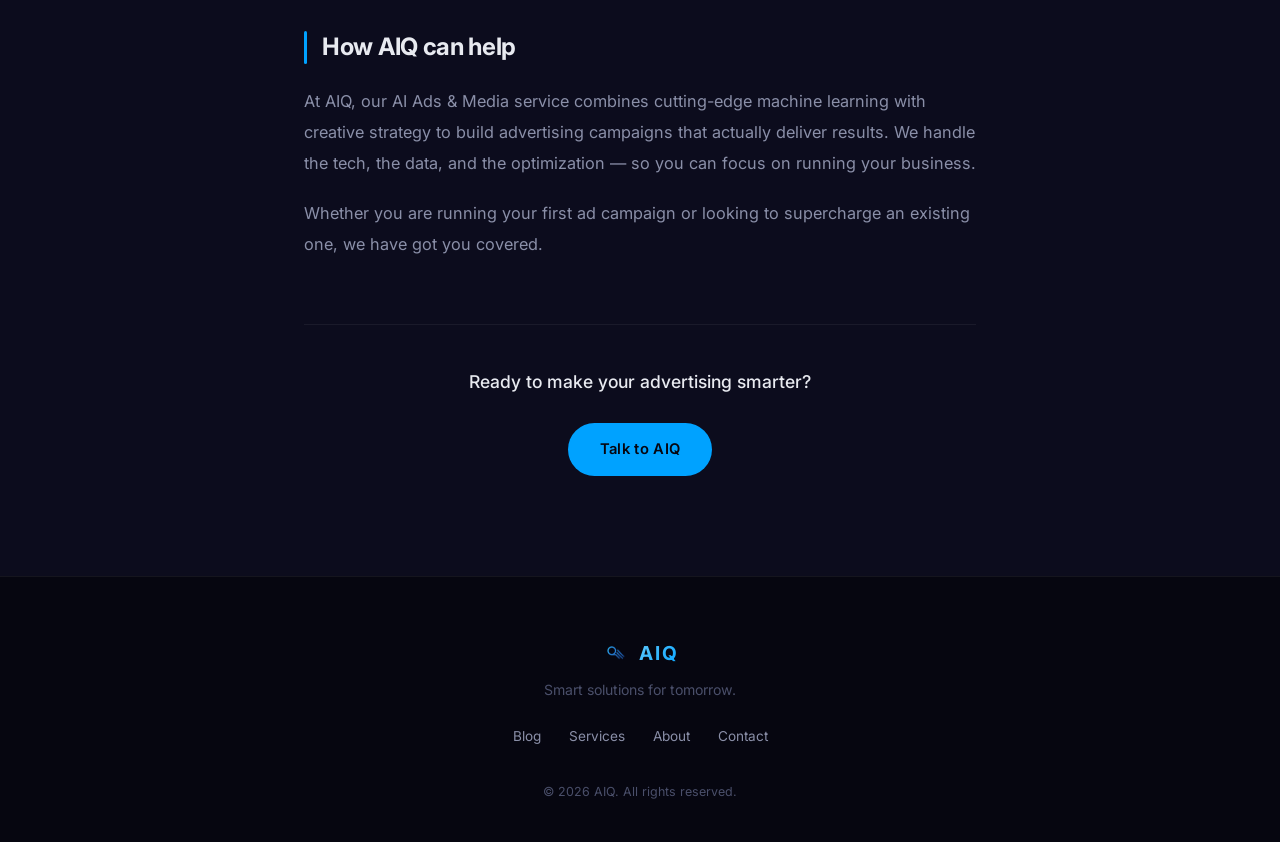
==== commit f0f6ca94: "Add text-to-speech Listen to Article feature with play/pause/stop controls" ====
--- a/blog-ai-advertising.html
+++ b/blog-ai-advertising.html
@@ -71,6 +71,22 @@
                 Back to Blog
             </a>
 
+            <div class="listen-bar">
+                <button id="listenBtn" class="listen-btn" data-state="idle">
+                    <span class="listen-icon"><svg viewBox="0 0 24 24" fill="none" stroke="currentColor"
+                            stroke-width="2" stroke-linecap="round" stroke-linejoin="round">
+                            <polygon points="5 3 19 12 5 21 5 3" />
+                        </svg></span>
+                    <span class="listen-label">Listen to Article</span>
+                </button>
+                <button id="listenStopBtn" class="listen-stop-btn" aria-label="Stop">
+                    <svg viewBox="0 0 24 24" fill="none" stroke="currentColor" stroke-width="2" stroke-linecap="round"
+                        stroke-linejoin="round">
+                        <rect x="3" y="3" width="18" height="18" rx="2" />
+                    </svg>
+                </button>
+            </div>
+
             <p>You are scrolling through your phone and you see an ad for the exact pair of shoes you were thinking
                 about buying. Creepy? Maybe a little. But it is not magic — it is <strong>AI-powered
                     advertising</strong>.</p>
@@ -179,6 +195,7 @@
     </footer>
 
     <script src="script.js"></script>
+    <script src="blog-reader.js"></script>
 </body>
 
 </html>
--- a/blog-post.css
+++ b/blog-post.css
@@ -164,6 +164,133 @@
     height: 16px;
 }
 
+/* ─── Listen Bar ─── */
+.listen-bar {
+    display: flex;
+    align-items: center;
+    gap: 12px;
+    margin-bottom: 40px;
+}
+
+.listen-btn {
+    display: inline-flex;
+    align-items: center;
+    gap: 10px;
+    padding: 12px 24px;
+    background: var(--bg-card);
+    border: 1px solid var(--border);
+    border-radius: 100px;
+    color: var(--accent);
+    font-family: var(--font);
+    font-size: 0.88rem;
+    font-weight: 600;
+    letter-spacing: 0.3px;
+    cursor: pointer;
+    transition: all 0.35s var(--ease);
+    position: relative;
+    overflow: hidden;
+}
+
+.listen-btn::before {
+    content: '';
+    position: absolute;
+    inset: 0;
+    border-radius: 100px;
+    background: var(--accent-glow);
+    opacity: 0;
+    transition: opacity 0.35s var(--ease);
+}
+
+.listen-btn:hover {
+    border-color: var(--border-hover);
+    box-shadow: 0 0 24px var(--accent-glow);
+    transform: translateY(-1px);
+}
+
+.listen-btn:hover::before {
+    opacity: 1;
+}
+
+.listen-btn[data-state="playing"] {
+    border-color: var(--accent);
+    background: var(--accent-glow);
+    animation: listen-pulse 2s ease-in-out infinite;
+}
+
+.listen-btn[data-state="paused"] {
+    border-color: var(--accent-dark);
+    background: rgba(0, 102, 204, 0.1);
+}
+
+@keyframes listen-pulse {
+
+    0%,
+    100% {
+        box-shadow: 0 0 0 0 var(--accent-glow);
+    }
+
+    50% {
+        box-shadow: 0 0 20px 4px var(--accent-glow);
+    }
+}
+
+.listen-icon {
+    width: 18px;
+    height: 18px;
+    display: flex;
+    align-items: center;
+    justify-content: center;
+    position: relative;
+    z-index: 1;
+    flex-shrink: 0;
+}
+
+.listen-icon svg {
+    width: 100%;
+    height: 100%;
+}
+
+.listen-label {
+    position: relative;
+    z-index: 1;
+}
+
+/* Stop button */
+.listen-stop-btn {
+    display: inline-flex;
+    align-items: center;
+    justify-content: center;
+    width: 40px;
+    height: 40px;
+    padding: 0;
+    background: transparent;
+    border: 1px solid var(--border);
+    border-radius: 50%;
+    color: var(--text-muted);
+    cursor: pointer;
+    transition: all 0.3s var(--ease);
+    opacity: 0;
+    visibility: hidden;
+    transform: scale(0.8);
+}
+
+.listen-stop-btn.visible {
+    opacity: 1;
+    visibility: visible;
+    transform: scale(1);
+}
+
+.listen-stop-btn:hover {
+    border-color: #ff4466;
+    color: #ff4466;
+    background: rgba(255, 68, 102, 0.1);
+}
+
+.listen-stop-btn svg {
+    width: 16px;
+    height: 16px;
+}
+
 /* ─── Share / CTA Section ─── */
 .article-cta {
     margin-top: 64px;
